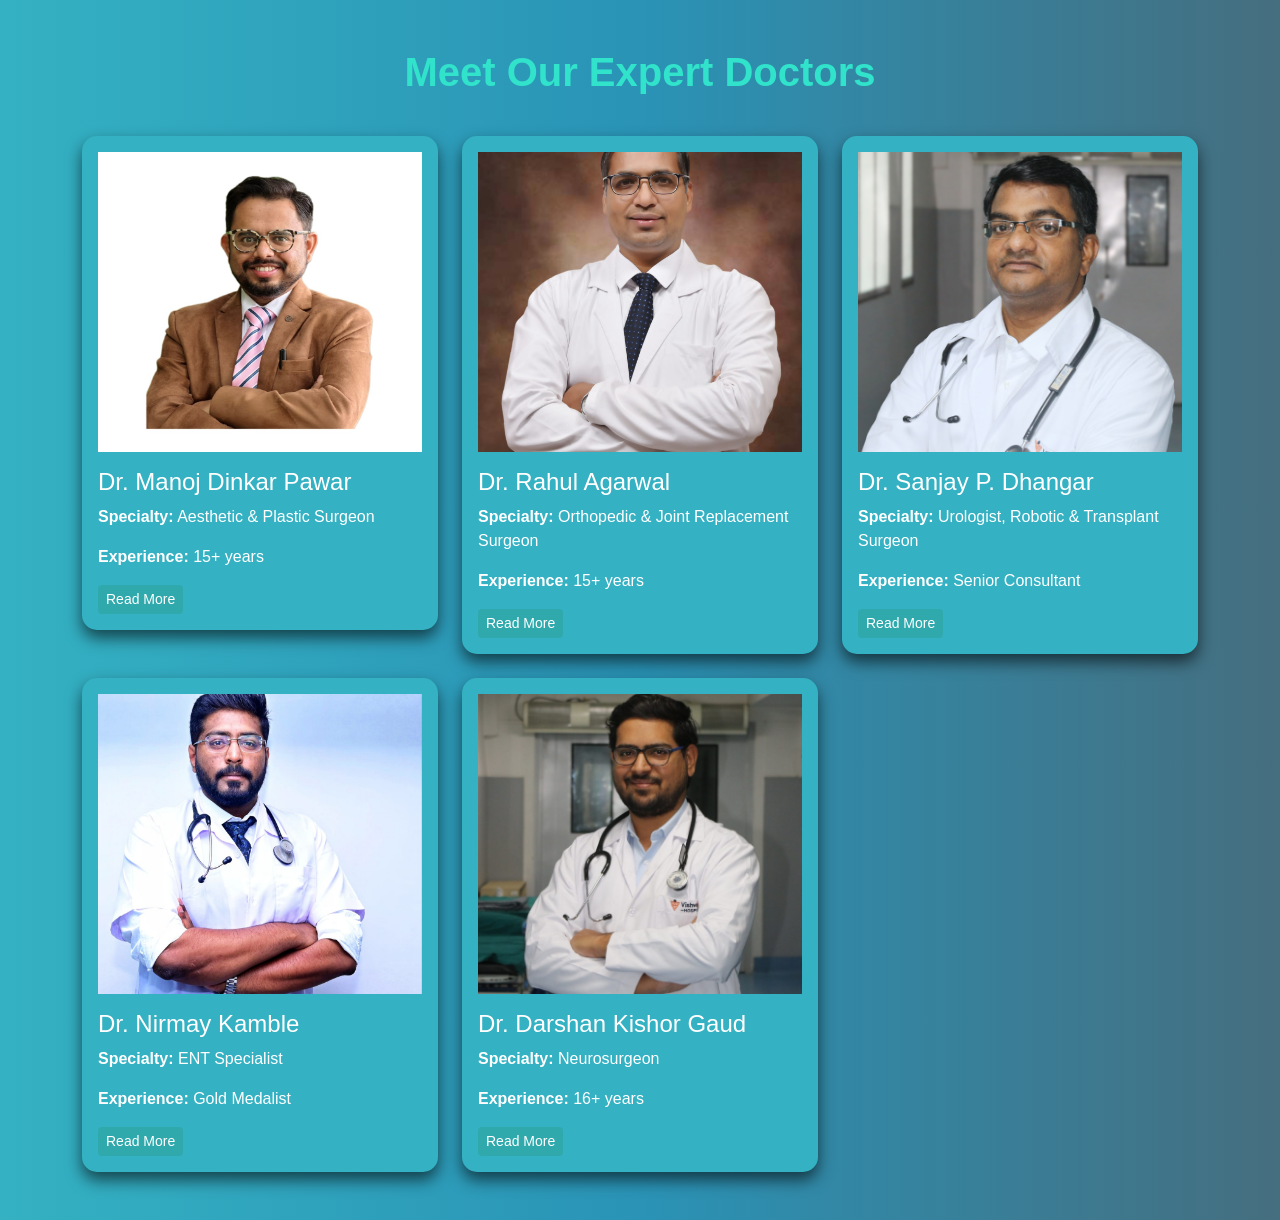
==== doctor.html @ 92a55ee6 "Final hostpital website" ====
<!DOCTYPE html>
<html lang="en">

<head>
  <meta charset="UTF-8">
  <meta name="viewport" content="width=device-width, initial-scale=1.0">
  <title>Our Doctors - Shivmangal Hospital</title>
  <link href="https://cdn.jsdelivr.net/npm/bootstrap@5.3.0/dist/css/bootstrap.min.css" rel="stylesheet">
  <link href="doctors.css" rel="stylesheet">
  <style>
    body {
      background: linear-gradient(to right, #34b1c2, #2a93b6, #456e7f);
      color: #fff;
      font-family: 'Segoe UI', Tahoma, Geneva, Verdana, sans-serif;
    }

    .doctor-card {
      background-color: #34b1c2;
      border-radius: 15px;
      overflow: hidden;
      box-shadow: 0 8px 16px rgba(0, 0, 0, 0.6);
      transition: transform 0.3s ease;
    }

    .doctor-card:hover {
      transform: translateY(-10px);
    }

    .doctor-img {
      width: 100%;
      height: 300px;
      object-fit: cover;
    }

    .read-more {
      background-color: #30a9ad;
      border: none;
    }

    .modal-content {
      background-color: #111;
      color: #fff;
    }

    h2.section-title {
      text-align: center;
      margin-bottom: 40px;
      font-size: 2.5rem;
      font-weight: bold;
      color: #30e3ca;
    }
  </style>
</head>

<body>
  <div class="container py-5">
    <h2 class="section-title">Meet Our Expert Doctors</h2>
    <div class="row g-4">

      <!-- Doctor Cards -->
      <!-- 1. Dr. Manoj Dinkar Pawar -->
      <div class="col-md-6 col-lg-4">
        <div class="doctor-card p-3">
          <img src="doctor/doctor1.jpg" class="doctor-img" alt="Dr. Manoj Dinkar Pawar">
          <h4 class="mt-3">Dr. Manoj Dinkar Pawar</h4>
          <p><strong>Specialty:</strong> Aesthetic & Plastic Surgeon</p>
          <p><strong>Experience:</strong> 15+ years</p>
          <button class="btn btn-sm text-white read-more" data-bs-toggle="modal" data-bs-target="#modalManoj">Read
            More</button>
        </div>
      </div>

      <!-- 2. Dr. Rahul Agarwal -->
      <div class="col-md-6 col-lg-4">
        <div class="doctor-card p-3">
          <img src="doctor/doctor2.jpg" class="doctor-img" alt="Dr. Rahul Agarwal">
          <h4 class="mt-3">Dr. Rahul Agarwal</h4>
          <p><strong>Specialty:</strong> Orthopedic & Joint Replacement Surgeon</p>
          <p><strong>Experience:</strong> 15+ years</p>
          <button class="btn btn-sm text-white read-more" data-bs-toggle="modal" data-bs-target="#modalRahul">Read
            More</button>
        </div>
      </div>

      <!-- 3. Dr. Sanjay P. Dhangar -->
      <div class="col-md-6 col-lg-4">
        <div class="doctor-card p-3">
          <img src="doctor/doctor3.jpg" class="doctor-img" alt="Dr. Sanjay P. Dhangar">
          <h4 class="mt-3">Dr. Sanjay P. Dhangar</h4>
          <p><strong>Specialty:</strong> Urologist, Robotic & Transplant Surgeon</p>
          <p><strong>Experience:</strong> Senior Consultant</p>
          <button class="btn btn-sm text-white read-more" data-bs-toggle="modal" data-bs-target="#modalSanjay">Read
            More</button>
        </div>
      </div>

      <!-- 4. Dr. Nirmay Kamble -->
      <div class="col-md-6 col-lg-4">
        <div class="doctor-card p-3">
          <img src="doctor/doctor4.jpg" class="doctor-img" alt="Dr. Nirmay Kamble">
          <h4 class="mt-3">Dr. Nirmay Kamble</h4>
          <p><strong>Specialty:</strong> ENT Specialist</p>
          <p><strong>Experience:</strong> Gold Medalist</p>
          <button class="btn btn-sm text-white read-more" data-bs-toggle="modal" data-bs-target="#modalNirmay">Read
            More</button>
        </div>
      </div>

      <!-- 5. Dr. Darshan Kishor Gaud -->
      <div class="col-md-6 col-lg-4">
        <div class="doctor-card p-3">
          <img src="doctor/doctor5.jpg" class="doctor-img" alt="Dr. Darshan Kishor Gaud">
          <h4 class="mt-3">Dr. Darshan Kishor Gaud</h4>
          <p><strong>Specialty:</strong> Neurosurgeon</p>
          <p><strong>Experience:</strong> 16+ years</p>
          <button class="btn btn-sm text-white read-more" data-bs-toggle="modal" data-bs-target="#modalDarshan">Read
            More</button>
        </div>
      </div>

    </div>
  </div>

  <!-- Modals -->
  <div class="modal fade" id="modalManoj" tabindex="-1" aria-hidden="true">
    <div class="modal-dialog modal-lg modal-dialog-centered">
      <div class="modal-content p-4">
        <div class="modal-header">
          <h5 class="modal-title">Dr. Manoj Dinkar Pawar</h5>
          <button type="button" class="btn-close btn-close-white" data-bs-dismiss="modal"></button>
        </div>
        <div class="modal-body">
          <p>MBBS (2007), MS (2013), M.Ch (2018), DNB (2019). Director at Plastic & Hand Surgery Clinic, ex-Professor at
            BJMC Pune. Expertise: Mole Removal, Botox, Breast Surgery, Lipoma, Hair Transplant. Fluent in Hindi and
            English.</p>
        </div>
      </div>
    </div>
  </div>

  <div class="modal fade" id="modalRahul" tabindex="-1" aria-hidden="true">
    <div class="modal-dialog modal-lg modal-dialog-centered">
      <div class="modal-content p-4">
        <div class="modal-header">
          <h5 class="modal-title">Dr. Rahul Agarwal</h5>
          <button type="button" class="btn-close btn-close-white" data-bs-dismiss="modal"></button>
        </div>
        <div class="modal-body">
          <p>MBBS (2011), DNB Ortho (2015), multiple fellowships in Arthroplasty and Arthroscopy from India and France.
            Expert in MIS Joint Replacements, Robotic Surgery, Sports Injuries.</p>
        </div>
      </div>
    </div>
  </div>

  <div class="modal fade" id="modalSanjay" tabindex="-1" aria-hidden="true">
    <div class="modal-dialog modal-lg modal-dialog-centered">
      <div class="modal-content p-4">
        <div class="modal-header">
          <h5 class="modal-title">Dr. Sanjay P. Dhangar</h5>
          <button type="button" class="btn-close btn-close-white" data-bs-dismiss="modal"></button>
        </div>
        <div class="modal-body">
          <p>MBBS, DNB (Surgery, Urology), MBA, FACS, multiple fellowships in Robotic, Laser, and Transplant Surgery.
            Specializes in Urology, Oncology, Andrology, Pediatric & Reconstructive Urology.</p>
        </div>
      </div>
    </div>
  </div>

  <div class="modal fade" id="modalNirmay" tabindex="-1" aria-hidden="true">
    <div class="modal-dialog modal-lg modal-dialog-centered">
      <div class="modal-content p-4">
        <div class="modal-header">
          <h5 class="modal-title">Dr. Nirmay Kamble</h5>
          <button type="button" class="btn-close btn-close-white" data-bs-dismiss="modal"></button>
        </div>
        <div class="modal-body">
          <p>MBBS, MS ENT (Gold Medalist). Trained at BJMC and LTMGH Mumbai. Expertise in ear, nose, throat disorders,
            sinusitis, advanced ENT surgeries, and compassionate care.</p>
        </div>
      </div>
    </div>
  </div>

  <div class="modal fade" id="modalDarshan" tabindex="-1" aria-hidden="true">
    <div class="modal-dialog modal-lg modal-dialog-centered">
      <div class="modal-content p-4">
        <div class="modal-header">
          <h5 class="modal-title">Dr. Darshan Kishor Gaud</h5>
          <button type="button" class="btn-close btn-close-white" data-bs-dismiss="modal"></button>
        </div>
        <div class="modal-body">
          <p>MBBS (2010), MS (2016), MCh Neurosurgery (2020). 16 years experience in neurosurgery. Practices at super
            specialty hospitals in Pune. Expert in brain and spinal surgeries.</p>
        </div>
      </div>
    </div>
  </div>

  <script src="https://cdn.jsdelivr.net/npm/bootstrap@5.3.0/dist/js/bootstrap.bundle.min.js"></script>
</body>

</html>
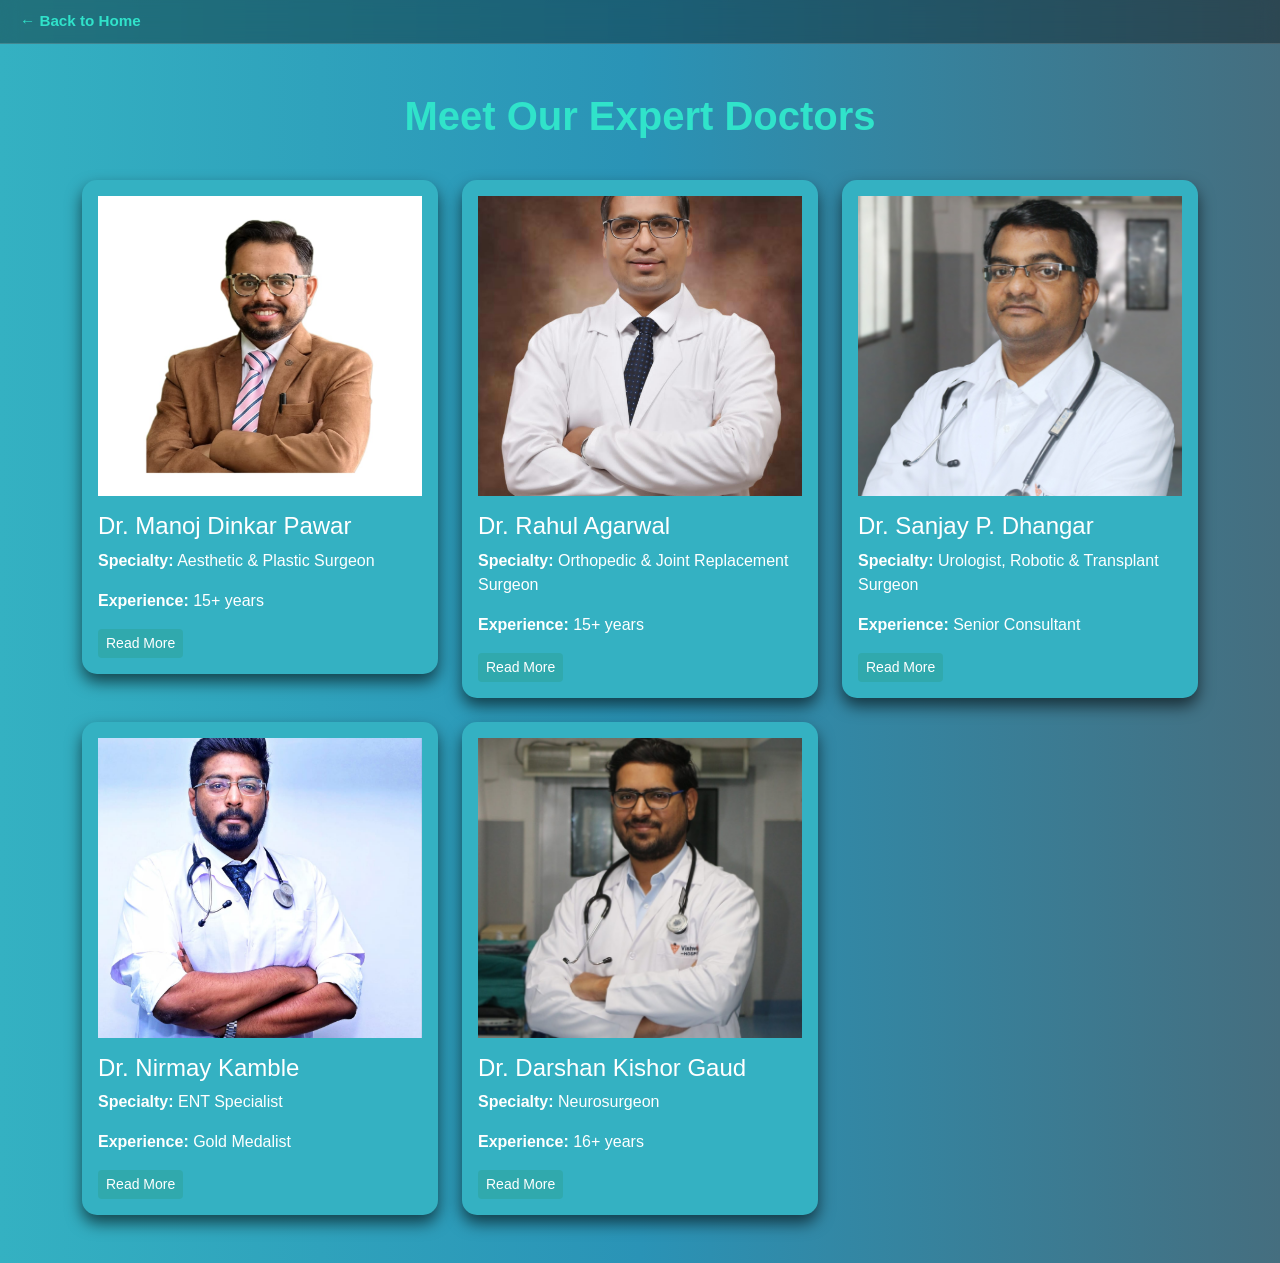
==== commit aa1f671f: "mobile friendly" ====
--- a/doctor.html
+++ b/doctor.html
@@ -4,9 +4,9 @@
 <head>
   <meta charset="UTF-8">
   <meta name="viewport" content="width=device-width, initial-scale=1.0">
-  <title>Our Doctors - Shivmangal Hospital</title>
-  <link href="https://cdn.jsdelivr.net/npm/bootstrap@5.3.0/dist/css/bootstrap.min.css" rel="stylesheet">
-  <link href="doctors.css" rel="stylesheet">
+  <meta name="description" content="Meet the expert doctors at Shivmangal Multispeciality Hospital — specialists in Plastic Surgery, Orthopedics, Urology, ENT, and Neurosurgery.">
+  <title>Our Doctors — Shivmangal Multispeciality Hospital</title>
+  <link href="https://cdn.jsdelivr.net/npm/bootstrap@5.3.3/dist/css/bootstrap.min.css" rel="stylesheet">
   <style>
     body {
       background: linear-gradient(to right, #34b1c2, #2a93b6, #456e7f);
@@ -49,10 +49,58 @@
       font-weight: bold;
       color: #30e3ca;
     }
+
+    .back-navbar {
+      position: sticky;
+      top: 0;
+      z-index: 1030;
+      background: rgba(0, 0, 0, 0.35);
+      backdrop-filter: blur(10px);
+      -webkit-backdrop-filter: blur(10px);
+      padding: 10px 20px;
+      display: flex;
+      align-items: center;
+      border-bottom: 1px solid rgba(255,255,255,0.15);
+    }
+
+    .back-navbar a {
+      color: #30e3ca;
+      text-decoration: none;
+      font-weight: 600;
+      font-size: 0.95rem;
+      display: flex;
+      align-items: center;
+      gap: 6px;
+      transition: color 0.2s ease;
+    }
+
+    .back-navbar a:hover {
+      color: #fff;
+    }
+
+    @media (max-width: 576px) {
+      h2.section-title {
+        font-size: 1.6rem;
+        margin-bottom: 24px;
+      }
+
+      .doctor-img {
+        height: 220px;
+      }
+
+      .modal-dialog {
+        margin: 0.5rem;
+      }
+    }
   </style>
 </head>
 
 <body>
+  <nav class="back-navbar">
+    <a href="index.html">
+      &#8592; Back to Home
+    </a>
+  </nav>
   <div class="container py-5">
     <h2 class="section-title">Meet Our Expert Doctors</h2>
     <div class="row g-4">
@@ -198,7 +246,7 @@
     </div>
   </div>
 
-  <script src="https://cdn.jsdelivr.net/npm/bootstrap@5.3.0/dist/js/bootstrap.bundle.min.js"></script>
+  <script src="https://cdn.jsdelivr.net/npm/bootstrap@5.3.3/dist/js/bootstrap.bundle.min.js"></script>
 </body>
 
 </html>
